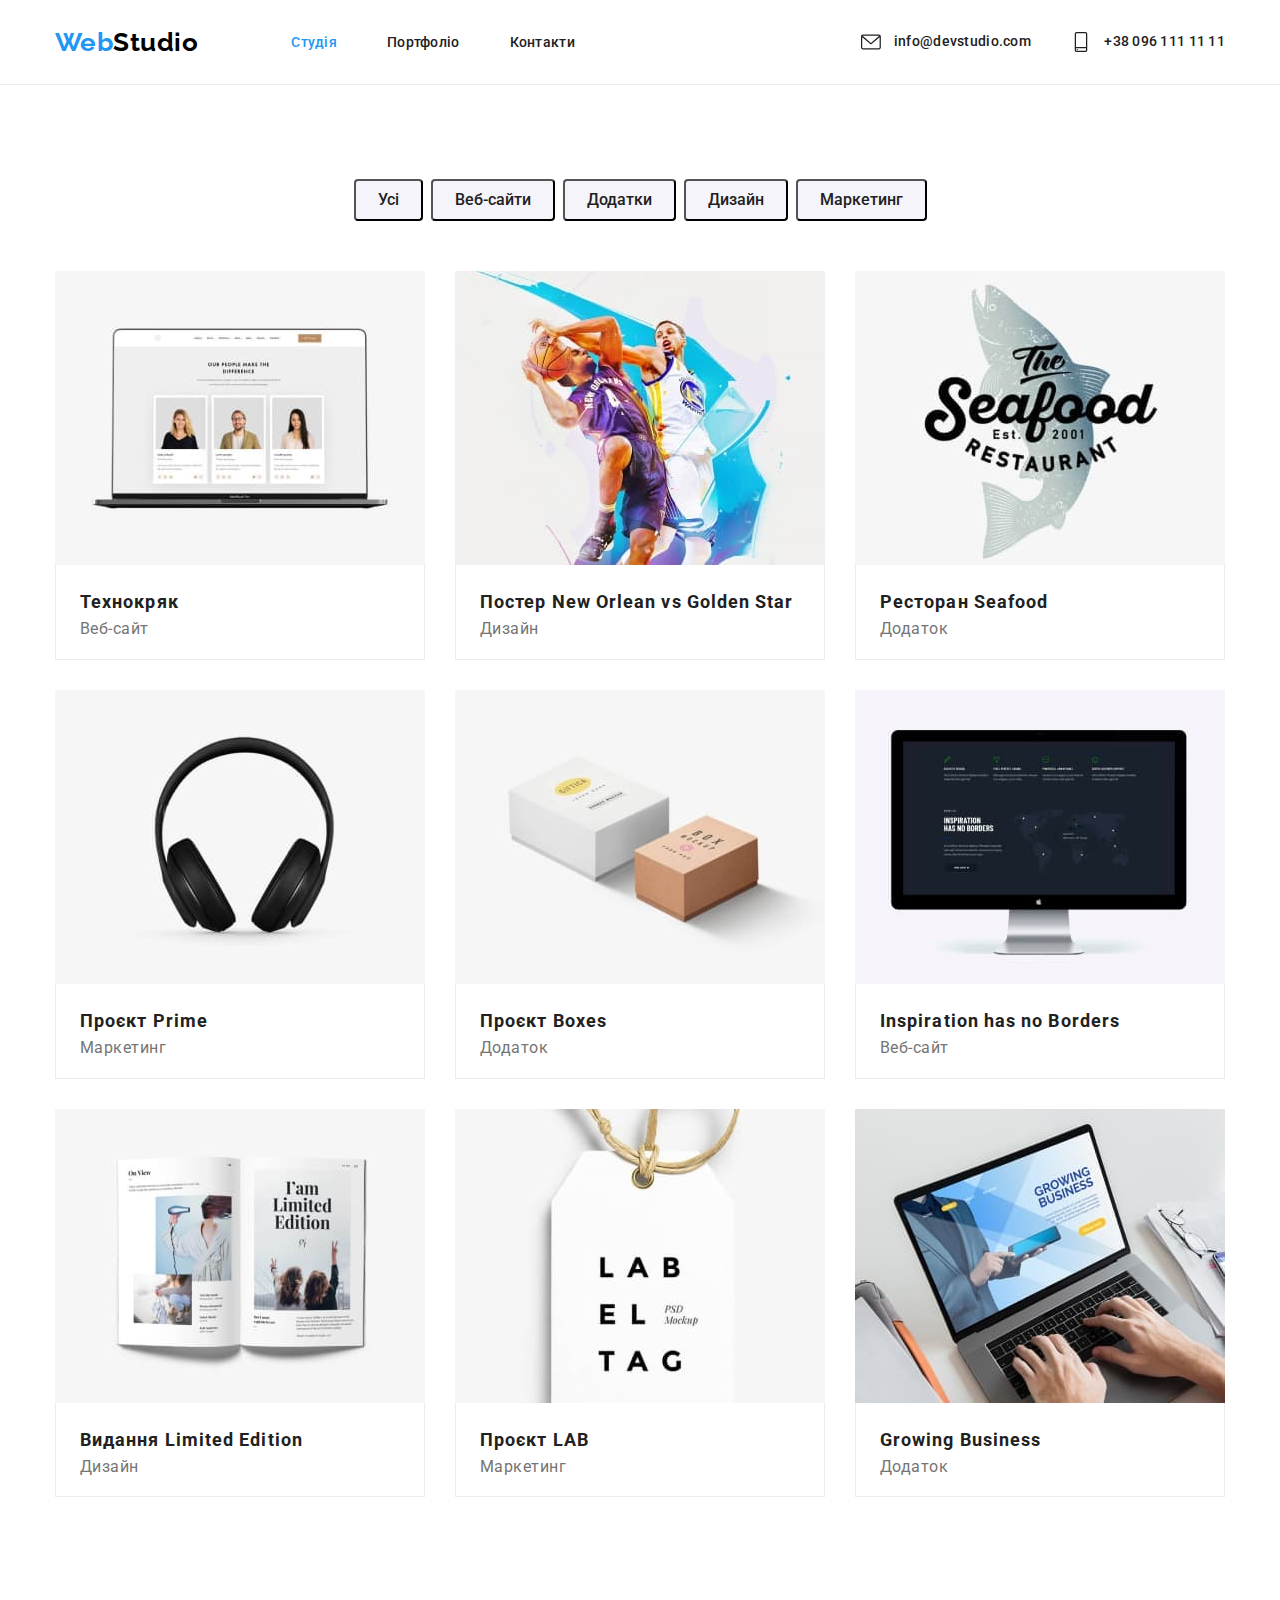
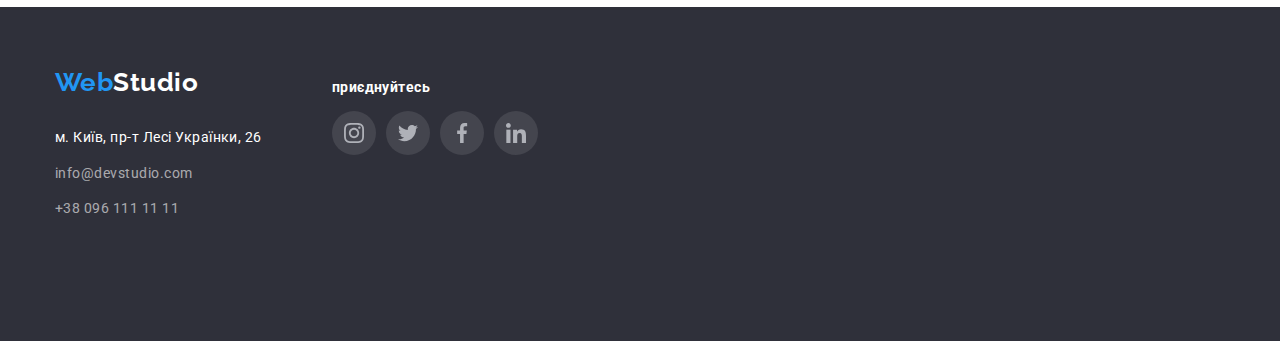
==== portfolio.html @ b3a4cdea "add svg" ====
<!DOCTYPE html>
<html lang="uk">
  <head>
    <meta charset="UTF-8" />
    <meta name="viewport" content="width=device-width, initial-scale=1.0" />
    <title>home work 2</title>
    <link href="https://fonts.googleapis.com/css2?family=Raleway:wght@700&family=Roboto:wght@400;500;700;900&display=swap" rel="stylesheet">
    <link rel="stylesheet" href="https://cdnjs.cloudflare.com/ajax/libs/modern-normalize/2.0.0/modern-normalize.min.css">
    <link rel="stylesheet" href="./css/styles.css" />
  </head>
  <body>
    <header class="header">
        <div class="container">
          <nav class="site-nav">
            <a href="./index.html" lang="en" class="header-logo ref"
              ><span class="accent">Web</span>Studio</a
            >
            <ul class="nav-list">
              <li class="list item"><a href="./index.html" class="current-link ref">Студія</a></li>
              <li class="list item"><a href="./portfolio.html" class="link ref">Портфоліо</a></li>
              <li class="list item"><a href="" class="link ref">Контакти</a></li>
            </ul>
          </nav>
          <ul class="site-address">
            <li class="list item">
              <a href="mailto:example@mail.ua" class="address-link ref">
                <svg class="link-icon"><use href="./images/symbol-defs.svg#icon-envelope"></use></svg>
                info@devstudio.com
              </a>
            </li>
            <li class="list item">
              <a href="tel:+14251234563" class="address-link ref">
                <svg class="link-icon">
                  <use href="./images/symbol-defs.svg#icon-smartphone"></use>
                </svg>
                +38 096 111 11 11
              </a>
            </li>
          </ul>
        </div>
      </header>
  <main>
        <section class="examples section container">
            <h1>Портфоліо</h1> 
            <ul class="buttons">
                <!-- hover need -->
                <li class="list item"><button type="button" class="button">Усі</button></li>
                <li class="list item"><button type="button" class="button">Веб-сайти</button></li>
                <li class="list item"><button type="button" class="button">Додатки</button></li>
                <li class="list item"><button type="button" class="button">Дизайн</button></li>
                <li class="list item"><button type="button" class="button">Маркетинг</button></li>
            </ul>
            <ul class="projects">
                <li class="list items">
                    <img src="./images/web_saite.jpg" alt="сайт на екрані ноутбуку" width=370>
                    <div class="box">
                        <h2 class="title">Технокряк</h2>
                        <p>Веб-сайт</p>
                    </div>
                </li>
                <li class="list items">
                    <img src="./images/design.jpg" alt="2 баскетболіта" width=370>
                    <div class="box">
                        <h2 class="title">Постер New Orlean vs Golden Star</h2>
                        <p>Дизайн</p>
                    </div>
                </li>
                <li class="list items">
                    <img src="./images/application.jpg" alt="логотип рибного ресторану" width=370>
                    <div class="box">
                        <h2 class="title">Ресторан Seafood</h2>
                        <p>Додаток</p>
                    </div>
                </li>
                <li class="list items">
                    <img src="./images/headphones.jpg" alt="навушники" width=370>
                    <div class="box">
                        <h2 class="title">Проєкт Prime</h2>
                        <p>Маркетинг</p>
                    </div>
                </li>
                <li class="list items">
                    <img src="./images/boxes.jpg" alt="дві коробки" width=370>
                    <div class="box">
                        <h2 class="title">Проєкт Boxes</h2>
                        <p>Додаток</p>
                    </div>
                </li>
                <li class="list items">
                    <img src="./images/monitor.jpg" alt="монітор" width=370>
                    <div class="box">
                        <h2 class="title">Inspiration has no Borders</h2>
                        <p>Веб-сайт</p>
                    </div>
                </li>
                <li class="list items">
                    <img src="./images/book.jpg" alt="книжка" width=370>
                    <div class="box">
                        <h2 class="title">Видання Limited Edition</h2>
                        <p>Дизайн</p>
                    </div>
                </li>
                <li class="list items">
                    <img src="./images/lab.jpg" alt="бірка" width=370>
                    <div class="box">
                        <h2 class="title">Проєкт LAB</h2>
                        <p>Маркетинг</p>
                    </div>
                </li>
                <li class="list items">
                    <img src="./images/notebook.jpg" alt="ноутбук" width=370>
                    <div class="box">
                        <h2 class="title">Growing Business</h2>
                        <p>Додаток</p>
                    </div>
                </li class="list">
            </ul>

        </section>
    </main>
    <footer class="footer">
        <div class="container footer-container">
            <div>
                <a href="./index.html" lang="en" class="footer-logo ref"
                    ><span class="accent">Web</span>Studio</a
                >
                <address class="address">
                    <ul class="address-list">
                    <li class="list item">м. Київ, пр-т Лесі Українки, 26</li>
                    <li class="list item"><a href="mailto:info@devstudio.com" class="link ref">info@devstudio.com</a></li>
                    <li class="list item"><a href="tel:+380961111111" class="link ref">+38 096 111 11 11</a></li>
                    </ul>
                </address>
            </div>
            <div class="connetion-links">
                <h2 class="title">приєднуйтесь</h2>
                <ul class="connection-list">
                    <li class="connection-link list">
                        <svg class="connection-icon"><use href="./images/symbol-defs.svg#icon-instagram"></svg>
                        <a href=""></a>
                    </li>
                    <li class="connection-link list">
                        <svg class="connection-icon"><use href="./images/symbol-defs.svg#icon-twitter"></svg>
                        <a href=""></a>
                    </li>
                    <li class="connection-link list">
                        <svg class="connection-icon"><use href="./images/symbol-defs.svg#icon-facebook"></svg>
                        <a href=""></a>
                    </li>
                    <li class="connection-link list">
                        <svg class="connection-icon"><use href="./images/symbol-defs.svg#icon-linkedin"></svg>
                        <a href=""></a>
                    </li>
                </ul>
            </div>
        </div>
    </footer>
  </body>
</html>
---- css/styles.css ----
/* колір Заголовків #212121; */
/* колір тексту #757575; */
/* додатковий колір тексту #FFFFFF; */
/* колір акценту #2196F3; */

/* колір бекграунду #FFFFFF; */
/* додатковий колір бекграунду #F5F4FA; */
/* колір  хедер/футер #2F303A; */

:root {
  --title-text-color: #212121;
  --text-color: #757575;
  --accent-color: #2196f3;
  --white-text-color: #ffffff;

  --background-color: #ffffff;
  --background-grey-color: #f5f4fa;
  --background-dark-color: #2f303a;
}

.list {
  list-style: none;
}

.ref {
  text-decoration: none;
}

body {
  color: var(--text-color);
  font-family: Roboto, sans-serif;
  font-weight: 400;
  letter-spacing: 0.03em;
}

/* -------Common------- */

.container {
  width: 1200px;
  padding-left: 15px;
  padding-right: 15px;
  margin: auto;
}
.section {
  padding-top: 94px;
  padding-bottom: 94px;
}

.accent {
  color: var(--accent-color);
}

.title {
  color: var(--title-text-color);
  font-weight: 700;
  font-size: 36px;
  line-height: 1.17;
}

/* -------Header------- */

.header {
  border-bottom: 1px solid #ececec;
}

.header .container {
  display: flex;
  justify-content: space-between;
}

.header-logo {
  margin-right: 93px;
  color: #000000;
  font-family: Raleway, sans-serif;
  font-weight: 700;
  font-size: 26px;
  line-height: 1.17;
}

.site-nav {
  display: flex;
  align-items: center;
}

.header .nav-list {
  display: flex;
  margin-top: 0px;
  margin-bottom: 0px;
  padding-left: 0px;
}

.header .nav-list .item:not(:last-child) {
  margin-right: 50px;
}

.header .link,
.header .current-link,
.header .address-link {
  display: block;
  padding-top: 32px;
  padding-bottom: 32px;
}

.header .site-address {
  display: flex;
  margin-top: 0px;
  margin-bottom: 0px;
  padding-left: 0px;
  align-items: center;
}

.header .site-address .item:not(:last-child) {
  margin-right: 40px;
}

.site-nav .link,
.address-link {
  color: var(--title-text-color);
  font-weight: 500;
  font-size: 14px;
  line-height: 1.17;
  letter-spacing: 0.02em;
}

.link-icon {
  vertical-align: middle;
}

.site-nav .current-link {
  color: var(--accent-color);
  font-weight: 500;
  font-size: 14px;
  line-height: 1.17;
  letter-spacing: 0.02em;
}

.header .site-address .contact {
  display: flex;
  justify-content: center;
  align-items: center;
  font-size: 14px;
  font-weight: 500;
  line-height: 16px;
  letter-spacing: 0.02em;
  text-align: left;
  color: #757575;
}

.header .site-address .link-icon {
  margin-right: 10px;
  fill: currentColor;
}

.site-nav .link:hover,
.site-nav .link:focus,
.address-link:hover,
.address-link:focus {
  color: var(--accent-color);
}

/* -------Footer------- */

footer {
  background-color: var(--background-dark-color);
}

.footer-logo {
  display: block;
  padding-top: 60px;
  padding-bottom: 28px;
  color: var(--white-text-color);
  font-family: Raleway, sans-serif;
  font-weight: 700;
  font-size: 26px;
  line-height: 1.17;
}

.address {
  padding-bottom: 60px;
  color: var(--white-text-color);
  font-style: normal;
  font-weight: 400;
  font-size: 14px;
  line-height: 1.7;
}

.address .address-list {
  padding-left: 0px;
  margin-top: 0px;
  margin-bottom: 60px;
}

.address .address-list .item:not(:last-child) {
  margin-bottom: 12px;
}

.address .link {
  color: rgba(255, 255, 255, 0.6);
}

.address .link:hover,
.address .link:focus {
  color: var(--accent-color);
}

.footer-container {
  display: flex;
}

.footer .connetion-links {
  margin-top: 72px;
  margin-left: 70px;
}

.footer .title {
  margin-top: 0px;
  margin-bottom: 20x;
  font-size: 14px;
  font-weight: 700;
  line-height: 16px;
  letter-spacing: 0.03em;
  color: var(--white-text-color);
}

.footer .connection-list {
  display: flex;
  justify-content: space-around;
  padding-left: 0px;
}

.footer .connection-link {
  display: flex;
  width: 44px;
  height: 44px;
  border-radius: 50%;
  justify-content: center;
  align-items: center;
  background-color: #ffffff1a;
  fill: #afb1b8;
}

.footer .connection-list .connection-link:not(:last-child) {
  margin-right: 10px;
}

.footer .connection-icon {
  width: 20px;
  height: 20px;
}

.footer .connection-link:hover {
  background-color: var(--accent-color);
  fill: white;
}

/* -------Main Index--------- */

.hero {
  color: var(--white-text-color);
  background-color: var(--background-dark-color);
  font-weight: 900;
  font-size: 44px;
  line-height: 1.36;
  letter-spacing: 0.06em;
  text-align: center;
}

.overlay {
  height: 600px;
  max-width: 1600px;
  margin-left: auto;
  margin-right: auto;
  background-repeat: no-repeat;
  background-size: cover;
  background-position: center;
  background-image: linear-gradient(to right, rgba(47, 48, 58, 0.4), rgba(47, 48, 58, 0.4)),
    url('../images/head.jpg');
  background-color: var(--background-dark-color);
  background-repeat: no-repeat;
  background-size: cover;
  background-position: center;
}

.hero h1 {
  margin-top: 0px;
  margin-bottom: 0px;
}
.hero .hero-title {
  padding-top: 200px;
}

.hero .button {
  min-width: 200px;
  min-height: 50px;
  border-radius: 4px;
  margin-top: 30px;
  margin-bottom: 200px;
  color: var(--white-text-color);
  background-color: var(--accent-color);
  cursor: pointer;
  font-weight: 700;
  font-size: 16px;
  line-height: 1.88;
  letter-spacing: 0.06em;
  text-align: center;
  border: none;
}

/* Feautures section */

.features > .container .title {
  margin-top: 30px;
  margin-bottom: 10px;
  color: var(--title-text-color);
  font-weight: 700;
  font-size: 36px;
  line-height: 1.17;
  text-align: center;
}

.features h3 {
  margin-top: 0px;
  margin-bottom: 0px;
}

.features .features-list {
  display: flex;
  padding-left: 0px;
}

.features .item {
  width: calc((100% - 90px) / 4);
  margin-right: 30px;
  margin-bottom: 0px;
  border-radius: 4px;
}

.features .item::before {
  display: block;
  content: '';
  height: 120px;
  background-position: center;
  background-repeat: no-repeat;
  background-color: var(--background-grey-color);
}

.detail::before {
  background-image: url('../images/antenna.svg');
}

.punctuality::before {
  background-image: url('../images/clock.svg');
}

.planning::before {
  background-image: url('../images/diagram.svg');
}

.technologies::before {
  background-image: url('../images/astronaut.svg');
}

.features .item:nth-child(4n) {
  margin-right: 0px;
}

.features .features-list .title {
  color: var(--title-text-color);
  font-weight: 700;
  font-size: 14px;
  line-height: 1.14;
  text-align: center;
}

.features .features-list p {
  margin-top: 10px;
  margin-bottom: 0px;
}

.features .doing .doing-list {
  display: flex;
  padding-left: 0px;
  margin-top: 0px;
  margin-bottom: 0px;
}

.features .doing-item:not(:last-child) {
  margin-right: 30px;
}

/* TEAM section */

.team {
  background-color: var(--background-grey-color);
}

.team .title {
  text-align: center;
  margin-bottom: 50px;
}

.team h2 {
  margin-top: 0px;
  margin-bottom: 0px;
}

.team h3 {
  color: var(--title-text-color);
  font-weight: 500;
  font-size: 16px;
  line-height: 1.19;
}

.team .team-list {
  display: flex;
  padding-left: 0px;
}

.team .team-list .item:not(:last-child) {
  margin-right: 30px;
}

.team .team-list h3 {
  margin-top: 30px;
  margin-bottom: 10px;
  text-align: center;
}

.team .team-list p {
  margin-top: 0px;
  margin-bottom: 16px;
  text-align: center;
}

.social-list {
  display: flex;
  justify-content: space-around;
  padding-left: 0px;
  margin-left: 32px;
  margin-right: 32px;
}

.social-link {
  display: flex;
  width: 44px;
  height: 44px;
  border-radius: 50%;
  justify-content: center;
  align-items: center;
  fill: #afb1b8;
}

.link-icon {
  width: 20px;
  height: 20px;
}

.social-link:hover {
  background-color: var(--accent-color);
  fill: white;
}

/* ----------Clients---------- */

.clients {
  text-align: center;
}

.clients .title {
  margin-top: 0px;
  margin-bottom: 50px;
}

.team h2 {
  margin-top: 0px;
  margin-bottom: 0px;
}

.clients-list {
  display: flex;
  padding-left: 0px;
  justify-content: space-around;
}

.client {
  display: flex;
  width: 170px;
  height: 92px;
  border-radius: 4px;
  border: 1px solid #afb1b8;
  justify-content: center;
  align-items: center;
  color: #afb1b8;
}

.client .box {
  width: 106px;
  height: 60px;
  display: flex;
  justify-content: center;
  align-items: center;
}

.client-icon {
  width: 90%;
  height: 90%;
  fill: currentColor
}

.client:hover,
.client:focus {
    color: var(--accent-color);
    border-color: var(--accent-color);
  }

/* -------Main Portfolio--------- */
.button {
  padding: 6px 22px;
  border-radius: 4px;
  color: var(--title-text-color);
  background-color: var(--background-grey-color);
  cursor: pointer;
  font-weight: 500;
  font-size: 16px;
  line-height: 1.63;
}

.button:hover {
  color: var(--white-text-color);
  background-color: var(--accent-color);
  font-weight: 500;
  font-size: 16px;
  line-height: 1.63;
}

.examples h1 {
  display: none;
}

.examples .title {
  color: var(--title-text-color);
  font-weight: 700;
  font-size: 18px;
  line-height: 2;
  letter-spacing: 0.06em;
  text-align: left;
}

.examples .buttons {
  display: flex;
  justify-content: center;
  align-items: flex-start;
  margin-top: 0px;
  margin-bottom: 50px;
  padding-left: 0px;
}

.examples > .buttons .item:not(:last-child) {
  margin-right: 8px;
}

.examples .projects {
  display: flex;
  flex-wrap: wrap;
  padding-left: 0px;
}

.examples > .projects .items {
  width: calc((100% - 60px) / 3);
  margin-right: 30px;
  margin-bottom: 30px;
}

.examples > .projects .items:nth-child(3n) {
  margin-right: 0px;
}

.examples > .projects .items:nth-last-child(-n + 3) {
  margin-bottom: 0px;
}

.examples > .projects .title {
  margin-top: 0px;
  margin-bottom: 0px;
}

.examples > .projects p {
  margin-top: 0px;
  margin-bottom: 0px;
}

.examples > .projects .box {
  padding: 20px 24px;
  border-left: 1px solid #ececec;
  border-right: 1px solid #ececec;
  border-bottom: 1px solid #ececec;
  border-top: 1px solid #ececec;
  align-items: center;
  margin-top: -6px;
}
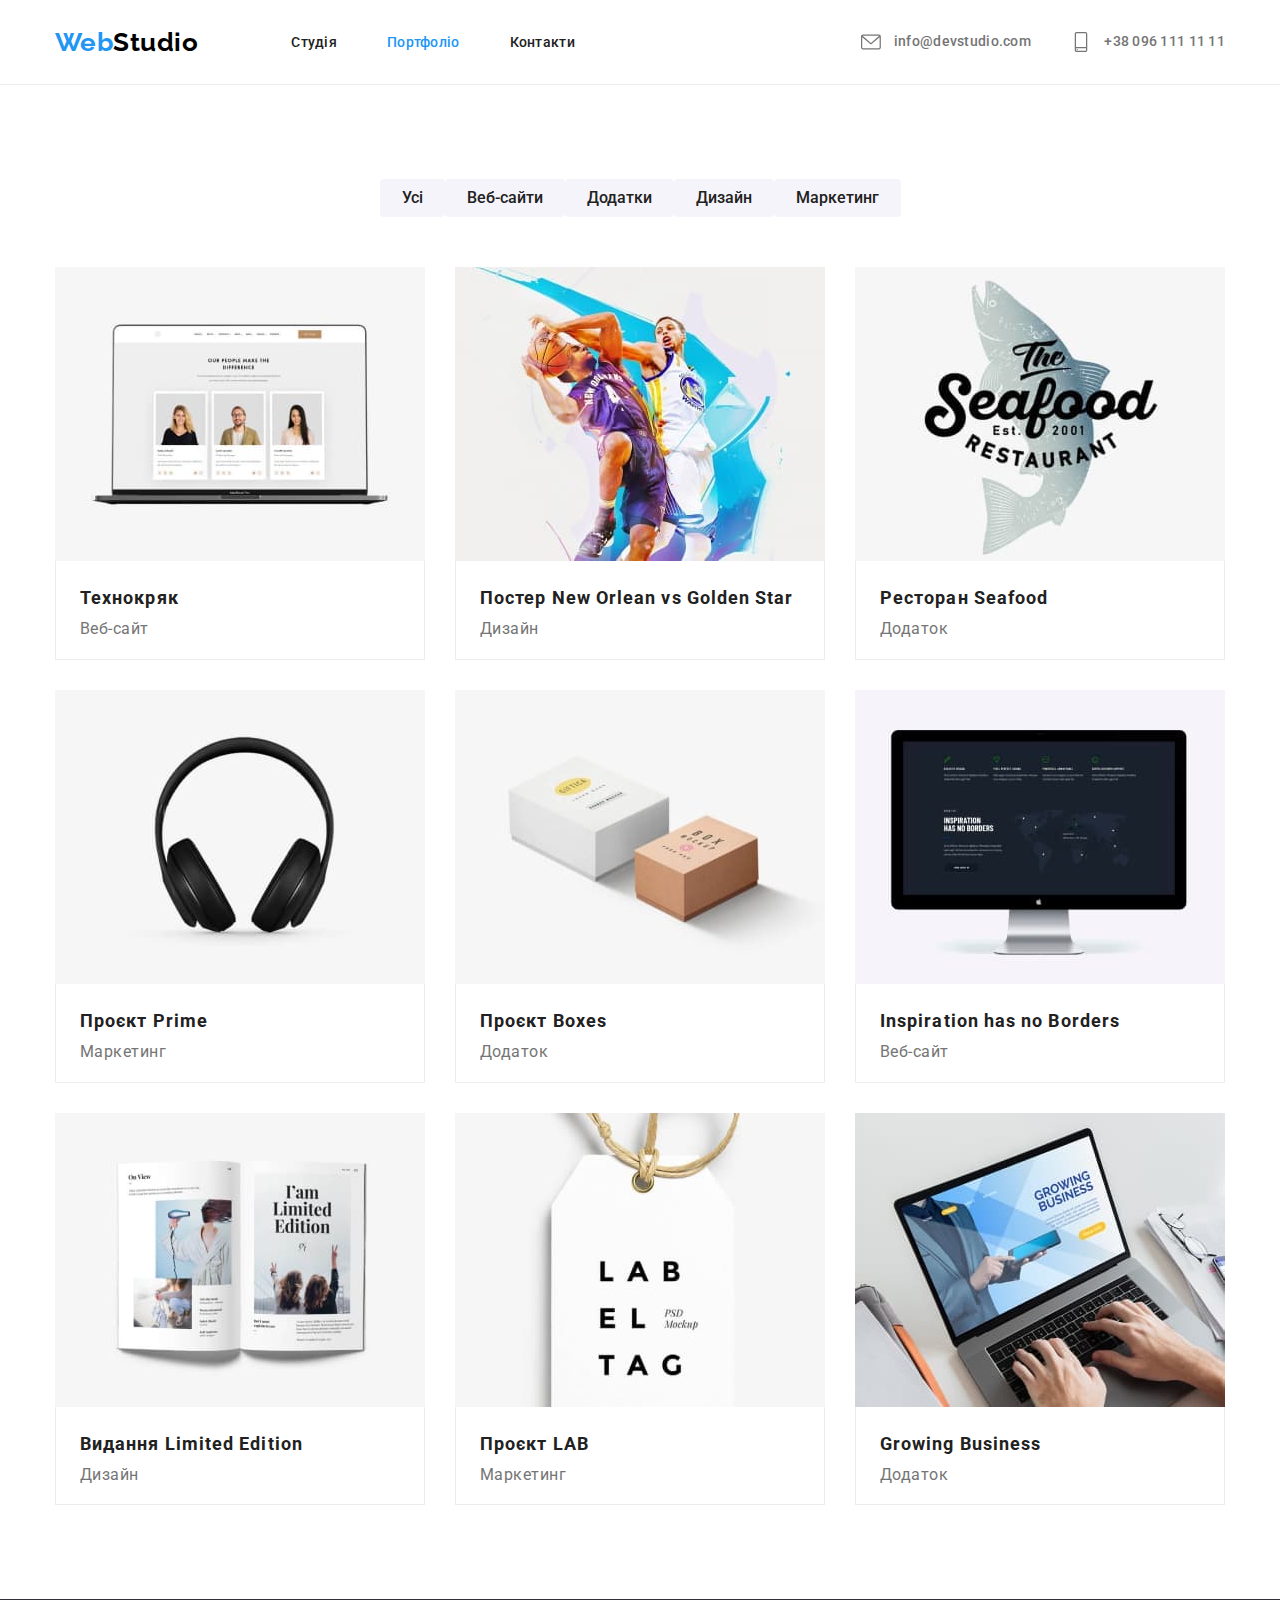
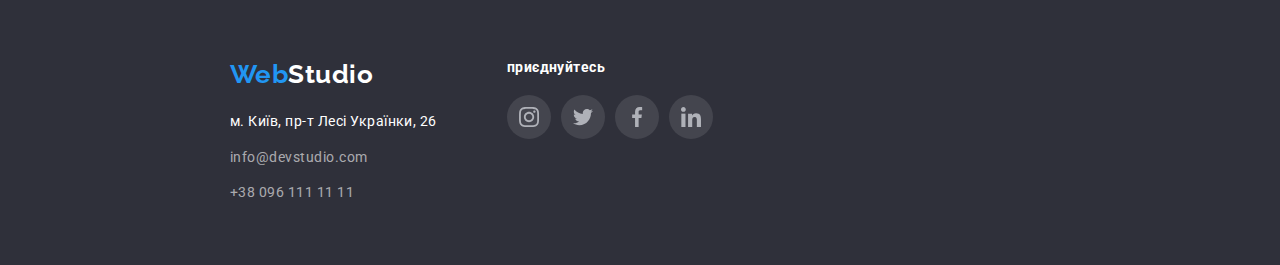
==== commit 5b49713f: "debug" ====
--- a/portfolio.html
+++ b/portfolio.html
@@ -16,8 +16,8 @@
               ><span class="accent">Web</span>Studio</a
             >
             <ul class="nav-list">
-              <li class="list item"><a href="./index.html" class="current-link ref">Студія</a></li>
-              <li class="list item"><a href="./portfolio.html" class="link ref">Портфоліо</a></li>
+              <li class="list item"><a href="./index.html" class="link ref">Студія</a></li>
+              <li class="list item"><a href="./portfolio.html" class="current-link ref">Портфоліо</a></li>
               <li class="list item"><a href="" class="link ref">Контакти</a></li>
             </ul>
           </nav>
@@ -40,7 +40,8 @@
         </div>
       </header>
   <main>
-        <section class="examples section container">
+        <section class="examples section">
+            <div class="container">
             <h1>Портфоліо</h1> 
             <ul class="buttons">
                 <!-- hover need -->
@@ -115,45 +116,62 @@
                     </div>
                 </li class="list">
             </ul>
-
+          </div>      
         </section>
     </main>
     <footer class="footer">
         <div class="container footer-container">
-            <div>
-                <a href="./index.html" lang="en" class="footer-logo ref"
-                    ><span class="accent">Web</span>Studio</a
-                >
-                <address class="address">
-                    <ul class="address-list">
-                    <li class="list item">м. Київ, пр-т Лесі Українки, 26</li>
-                    <li class="list item"><a href="mailto:info@devstudio.com" class="link ref">info@devstudio.com</a></li>
-                    <li class="list item"><a href="tel:+380961111111" class="link ref">+38 096 111 11 11</a></li>
-                    </ul>
-                </address>
-            </div>
-            <div class="connetion-links">
-                <h2 class="title">приєднуйтесь</h2>
-                <ul class="connection-list">
-                    <li class="connection-link list">
-                        <svg class="connection-icon"><use href="./images/symbol-defs.svg#icon-instagram"></svg>
-                        <a href=""></a>
-                    </li>
-                    <li class="connection-link list">
-                        <svg class="connection-icon"><use href="./images/symbol-defs.svg#icon-twitter"></svg>
-                        <a href=""></a>
-                    </li>
-                    <li class="connection-link list">
-                        <svg class="connection-icon"><use href="./images/symbol-defs.svg#icon-facebook"></svg>
-                        <a href=""></a>
-                    </li>
-                    <li class="connection-link list">
-                        <svg class="connection-icon"><use href="./images/symbol-defs.svg#icon-linkedin"></svg>
-                        <a href=""></a>
-                    </li>
-                </ul>
-            </div>
+          <div>
+            <a href="./index.html" lang="en" class="footer-logo ref"
+              ><span class="accent">Web</span>Studio</a
+            >
+            <address class="address">
+              <ul class="address-list">
+                <li class="list item">м. Київ, пр-т Лесі Українки, 26</li>
+                <li class="list item">
+                  <a href="mailto:info@devstudio.com" class="link ref">info@devstudio.com</a>
+                </li>
+                <li class="list item">
+                  <a href="tel:+380961111111" class="link ref">+38 096 111 11 11</a>
+                </li>
+              </ul>
+            </address>
+          </div>
+          <div class="connetion-links">
+            <p class="title">приєднуйтесь</p>
+            <ul class="social-links">
+              <li class="social-link list">
+                <a class="link" href="">  
+                  <svg class="link-icon">
+                    <use href="./images/symbol-defs.svg#icon-instagram"></use>
+                  </svg>
+                </a>
+              </li>
+              <li class="social-link list">
+                  <a class="link" href="">  
+                    <svg class="link-icon">
+                      <use href="./images/symbol-defs.svg#icon-twitter"></use>
+                    </svg>
+                  </a>
+              <li class="social-link list">
+                  <a class="link" href="">  
+                      <svg class="link-icon">
+                      <use href="./images/symbol-defs.svg#icon-facebook"></use>
+                      </svg>
+                  </a>
+              </li>
+              <li class="social-link list">
+                  <a class="link" href="">  
+                      <svg class="link-icon">
+                      <use href="./images/symbol-defs.svg#icon-linkedin"></use>
+                      </svg>
+                  </a>
+              </li>
+            </ul>
+          </li>
+        </ul>
+          </div>
         </div>
-    </footer>
+      </footer>
   </body>
 </html>
--- a/css/styles.css
+++ b/css/styles.css
@@ -107,20 +107,29 @@
   margin-bottom: 0px;
   padding-left: 0px;
   align-items: center;
+
 }
 
 .header .site-address .item:not(:last-child) {
   margin-right: 40px;
 }
 
-.site-nav .link,
+
 .address-link {
-  color: var(--title-text-color);
+  color: var(--text-color);
   font-weight: 500;
   font-size: 14px;
   line-height: 1.17;
   letter-spacing: 0.02em;
 }
+
+.site-nav .link {
+    color: var(--title-text-color);
+    font-weight: 500;
+    font-size: 14px;
+    line-height: 1.17;
+    letter-spacing: 0.02em;
+  }
 
 .link-icon {
   vertical-align: middle;
@@ -162,12 +171,16 @@
 
 footer {
   background-color: var(--background-dark-color);
+  padding-top: 60px;
+  padding-bottom: 60px;
+  padding-left: 215px;
 }
 
 .footer-logo {
   display: block;
-  padding-top: 60px;
-  padding-bottom: 28px;
+  /* padding-top: 60px;
+  padding-bottom: 28px; */
+  margin-bottom: 20px;
   color: var(--white-text-color);
   font-family: Raleway, sans-serif;
   font-weight: 700;
@@ -176,7 +189,7 @@
 }
 
 .address {
-  padding-bottom: 60px;
+  /* padding-bottom: 60px; */
   color: var(--white-text-color);
   font-style: normal;
   font-weight: 400;
@@ -185,9 +198,10 @@
 }
 
 .address .address-list {
-  padding-left: 0px;
-  margin-top: 0px;
-  margin-bottom: 60px;
+  padding: 0px;
+  margin-top: 0px;
+  margin-bottom: 0px;
+  /* margin-bottom: 60px; */
 }
 
 .address .address-list .item:not(:last-child) {
@@ -208,13 +222,14 @@
 }
 
 .footer .connetion-links {
-  margin-top: 72px;
+  /* margin-top: 72px; */
   margin-left: 70px;
 }
 
 .footer .title {
   margin-top: 0px;
-  margin-bottom: 20x;
+  margin-bottom: 20px;
+  padding: 0px;
   font-size: 14px;
   font-weight: 700;
   line-height: 16px;
@@ -222,31 +237,42 @@
   color: var(--white-text-color);
 }
 
-.footer .connection-list {
-  display: flex;
-  justify-content: space-around;
+.footer .social-links {
+  display: flex;
+  justify-content: space-between;
   padding-left: 0px;
+  margin: 0px;
 }
 
 .footer .connection-link {
-  display: flex;
   width: 44px;
   height: 44px;
-  border-radius: 50%;
-  justify-content: center;
-  align-items: center;
-  background-color: #ffffff1a;
-  fill: #afb1b8;
-}
-
-.footer .connection-list .connection-link:not(:last-child) {
+
+}
+
+.social-link .link {
+    width: 100%; 
+    height: 100%; 
+    display: flex;  
+    border-radius: 50%;
+    justify-content: center;
+    align-items: center;
+    background-color: #ffffff1a;
+    fill: #afb1b8;
+  }
+  
+
+.footer .social-link:not(:last-child) {
   margin-right: 10px;
 }
 
-.footer .connection-icon {
-  width: 20px;
-  height: 20px;
-}
+.footer .link-icon {
+    width: 20px;
+    height: 20px;
+  }
+
+
+
 
 .footer .connection-link:hover {
   background-color: var(--accent-color);
@@ -306,11 +332,92 @@
   border: none;
 }
 
+/* specifics section */
+
+
+.specifics > .container .title {
+    margin-top: 30px;
+    margin-bottom: 10px;
+    color: var(--title-text-color);
+    font-weight: 700;
+    font-size: 36px;
+    line-height: 1.17;
+    text-align: center;
+  }
+
+.specifics .features-list {
+    display: flex;
+    padding-left: 0px;
+    margin: 0px;
+  }
+
+  
+
+.specifics .item {
+    width: calc((100% - 90px) / 4);
+    margin-right: 30px;
+    margin-bottom: 0px;
+    border-radius: 4px;
+  }
+  
+.specifics .item::before {
+    display: block;
+    content: '';
+    height: 120px;
+    background-position: center;
+    background-repeat: no-repeat;
+    background-color: var(--background-grey-color);
+  }
+  
+  .detail::before {
+    background-image: url('../images/antenna.svg');
+  }
+  
+  .punctuality::before {
+    background-image: url('../images/clock.svg');
+  }
+  
+  .planning::before {
+    background-image: url('../images/diagram.svg');
+  }
+  
+  .technologies::before {
+    background-image: url('../images/astronaut.svg');
+  }
+  
+.specifics .item:nth-child(4n) {
+    margin-right: 0px;
+  }
+  
+.specifics .features-list .title {
+    color: var(--title-text-color);
+    font-weight: 700;
+    font-size: 14px;
+    line-height: 1.14;
+    text-align: center;
+  }
+  
+.specifics .features-list p {
+    margin-top: 10px;
+    margin-bottom: 0px;
+  }
+  
+.specifics .doing .doing-list {
+    display: flex;
+    padding-left: 0px;
+    margin-top: 0px;
+    margin-bottom: 0px;
+  }
+
 /* Feautures section */
 
+.features .container {
+    padding-top: 0px;
+}
+
 .features > .container .title {
-  margin-top: 30px;
-  margin-bottom: 10px;
+  margin-top: 0px;
+  margin-bottom: 50px;
   color: var(--title-text-color);
   font-weight: 700;
   font-size: 36px;
@@ -318,77 +425,20 @@
   text-align: center;
 }
 
-.features h3 {
-  margin-top: 0px;
-  margin-bottom: 0px;
-}
-
-.features .features-list {
-  display: flex;
-  padding-left: 0px;
-}
-
-.features .item {
-  width: calc((100% - 90px) / 4);
+.features h2, .features h3 {
+  margin-top: 0px;
+  margin-bottom: 0px;
+}
+
+
+
+.features .doing-item:not(:last-child) {
+  display: block;
   margin-right: 30px;
-  margin-bottom: 0px;
-  border-radius: 4px;
-}
-
-.features .item::before {
-  display: block;
-  content: '';
-  height: 120px;
-  background-position: center;
-  background-repeat: no-repeat;
-  background-color: var(--background-grey-color);
-}
-
-.detail::before {
-  background-image: url('../images/antenna.svg');
-}
-
-.punctuality::before {
-  background-image: url('../images/clock.svg');
-}
-
-.planning::before {
-  background-image: url('../images/diagram.svg');
-}
-
-.technologies::before {
-  background-image: url('../images/astronaut.svg');
-}
-
-.features .item:nth-child(4n) {
-  margin-right: 0px;
-}
-
-.features .features-list .title {
-  color: var(--title-text-color);
-  font-weight: 700;
-  font-size: 14px;
-  line-height: 1.14;
-  text-align: center;
-}
-
-.features .features-list p {
-  margin-top: 10px;
-  margin-bottom: 0px;
-}
-
-.features .doing .doing-list {
-  display: flex;
-  padding-left: 0px;
-  margin-top: 0px;
-  margin-bottom: 0px;
-}
-
-.features .doing-item:not(:last-child) {
-  margin-right: 30px;
 }
 
 /* TEAM section */
+
 
 .team {
   background-color: var(--background-grey-color);
@@ -413,15 +463,29 @@
 
 .team .team-list {
   display: flex;
-  padding-left: 0px;
-}
+  margin: 0px;
+  padding: 0px;
+}
+
+.team .team-list .item{
+    background-color: var(--white-text-color);
+    border-radius: 0px, 0px, 4px, 4px;
+    box-shadow: 0px 2px 1px 0px #00000033;
+    box-shadow: 0px 1px 1px 0px #00000024;
+    box-shadow: 0px 1px 3px 0px #0000001F;
+
+  }
 
 .team .team-list .item:not(:last-child) {
   margin-right: 30px;
 }
 
+.team-list img {
+    margin-bottom: 30px;
+}
+
 .team .team-list h3 {
-  margin-top: 30px;
+  margin-top: 0px;
   margin-bottom: 10px;
   text-align: center;
 }
@@ -435,15 +499,23 @@
 .social-list {
   display: flex;
   justify-content: space-around;
-  padding-left: 0px;
+  padding: 0px;
+  margin-bottom: 30px;
   margin-left: 32px;
   margin-right: 32px;
 }
 
 .social-link {
-  display: flex;
+  /* display: flex; */
   width: 44px;
   height: 44px;
+  
+}
+
+.social-link .link {
+  width: 100%; 
+  height: 100%; 
+  display: flex;  
   border-radius: 50%;
   justify-content: center;
   align-items: center;
@@ -455,7 +527,7 @@
   height: 20px;
 }
 
-.social-link:hover {
+.social-link .link:hover {
   background-color: var(--accent-color);
   fill: white;
 }
@@ -523,6 +595,7 @@
   font-weight: 500;
   font-size: 16px;
   line-height: 1.63;
+  border: 0px;
 }
 
 .button:hover {
@@ -544,7 +617,9 @@
   line-height: 2;
   letter-spacing: 0.06em;
   text-align: left;
-}
+  
+}
+
 
 .examples .buttons {
   display: flex;
@@ -553,6 +628,7 @@
   margin-top: 0px;
   margin-bottom: 50px;
   padding-left: 0px;
+  
 }
 
 .examples > .buttons .item:not(:last-child) {
@@ -563,33 +639,34 @@
   display: flex;
   flex-wrap: wrap;
   padding-left: 0px;
-}
-
-.examples > .projects .items {
+  margin: 0px;
+}
+
+.examples  .projects .items {
   width: calc((100% - 60px) / 3);
   margin-right: 30px;
   margin-bottom: 30px;
 }
 
-.examples > .projects .items:nth-child(3n) {
+.examples .projects .items:nth-child(3n) {
   margin-right: 0px;
 }
 
-.examples > .projects .items:nth-last-child(-n + 3) {
-  margin-bottom: 0px;
-}
-
-.examples > .projects .title {
-  margin-top: 0px;
-  margin-bottom: 0px;
-}
-
-.examples > .projects p {
-  margin-top: 0px;
-  margin-bottom: 0px;
-}
-
-.examples > .projects .box {
+.examples .projects .items:nth-last-child(-n + 3) {
+  margin-bottom: 0px;
+}
+
+.examples .projects .title {
+  margin-top: 0px;
+  margin-bottom: 0px;
+}
+
+.examples .projects p {
+  margin-top: 4px;
+  margin-bottom: 0px;
+}
+
+.examples .projects .box {
   padding: 20px 24px;
   border-left: 1px solid #ececec;
   border-right: 1px solid #ececec;
